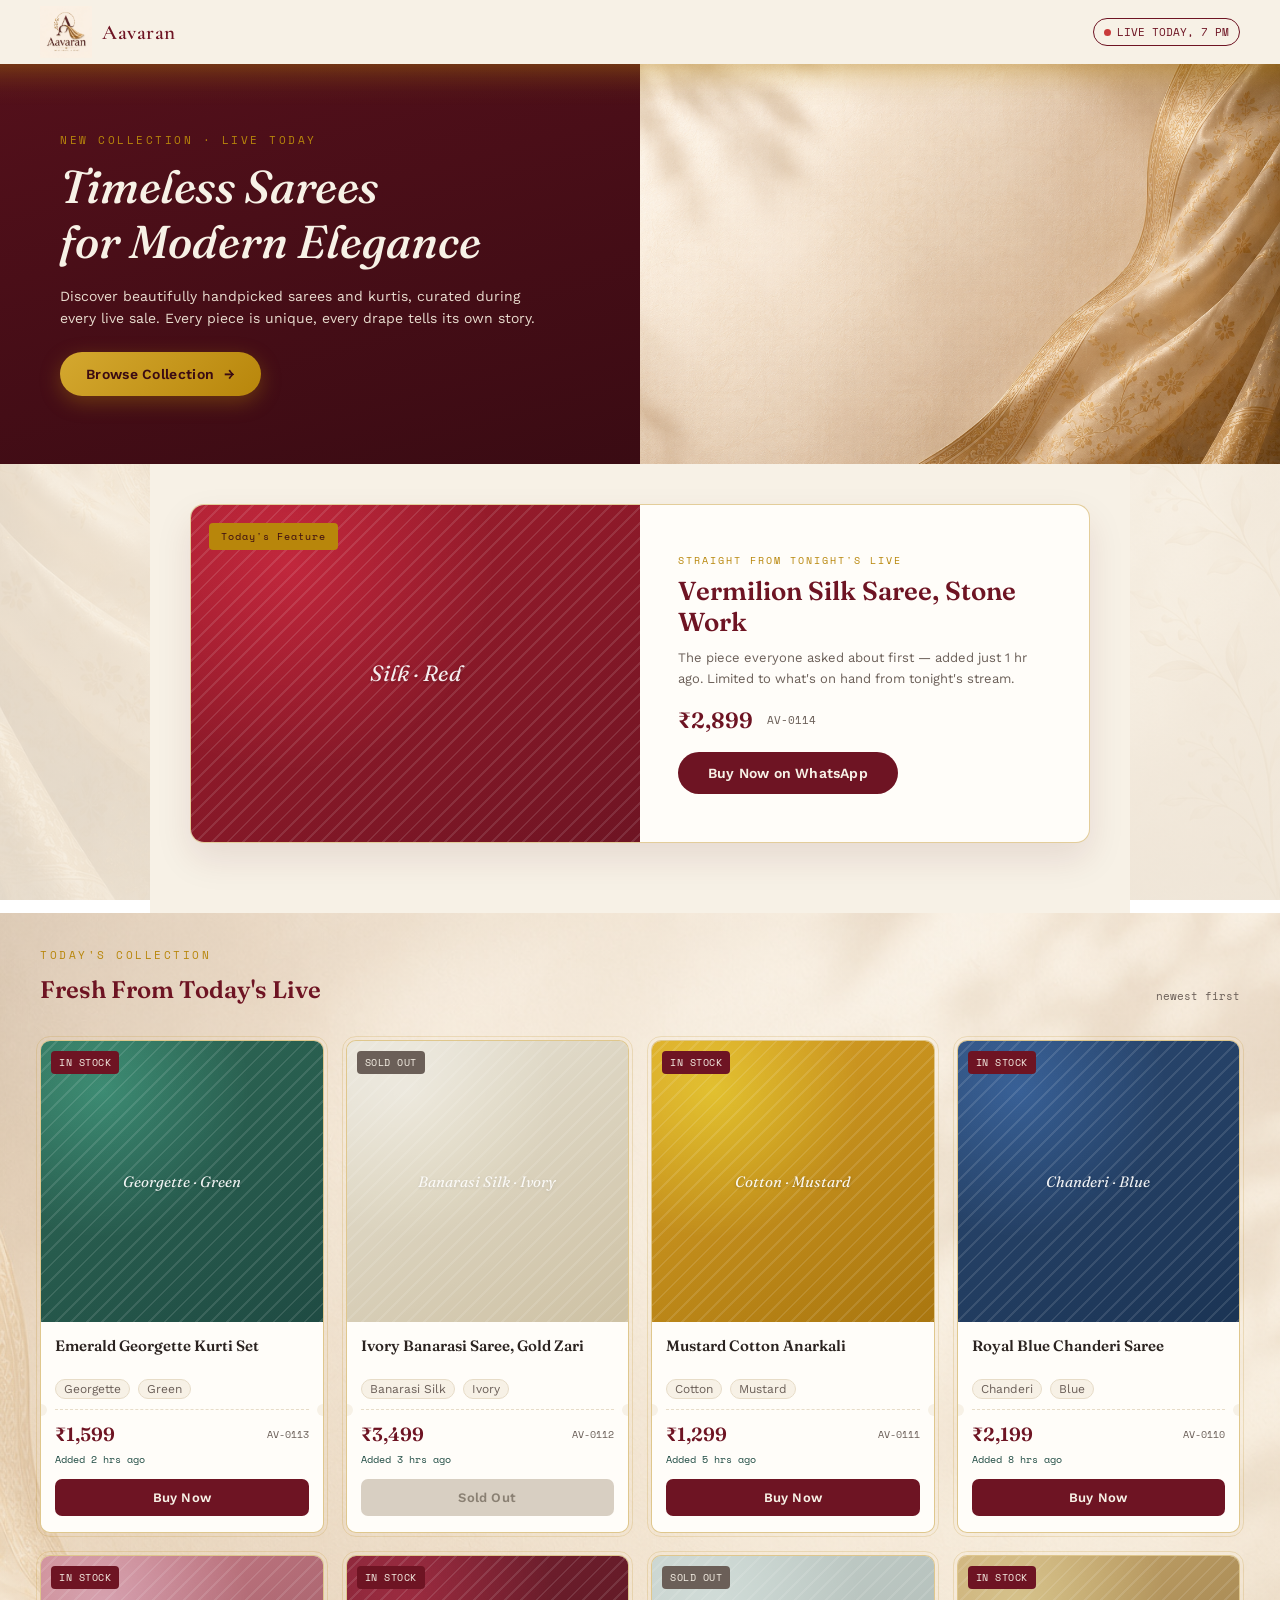
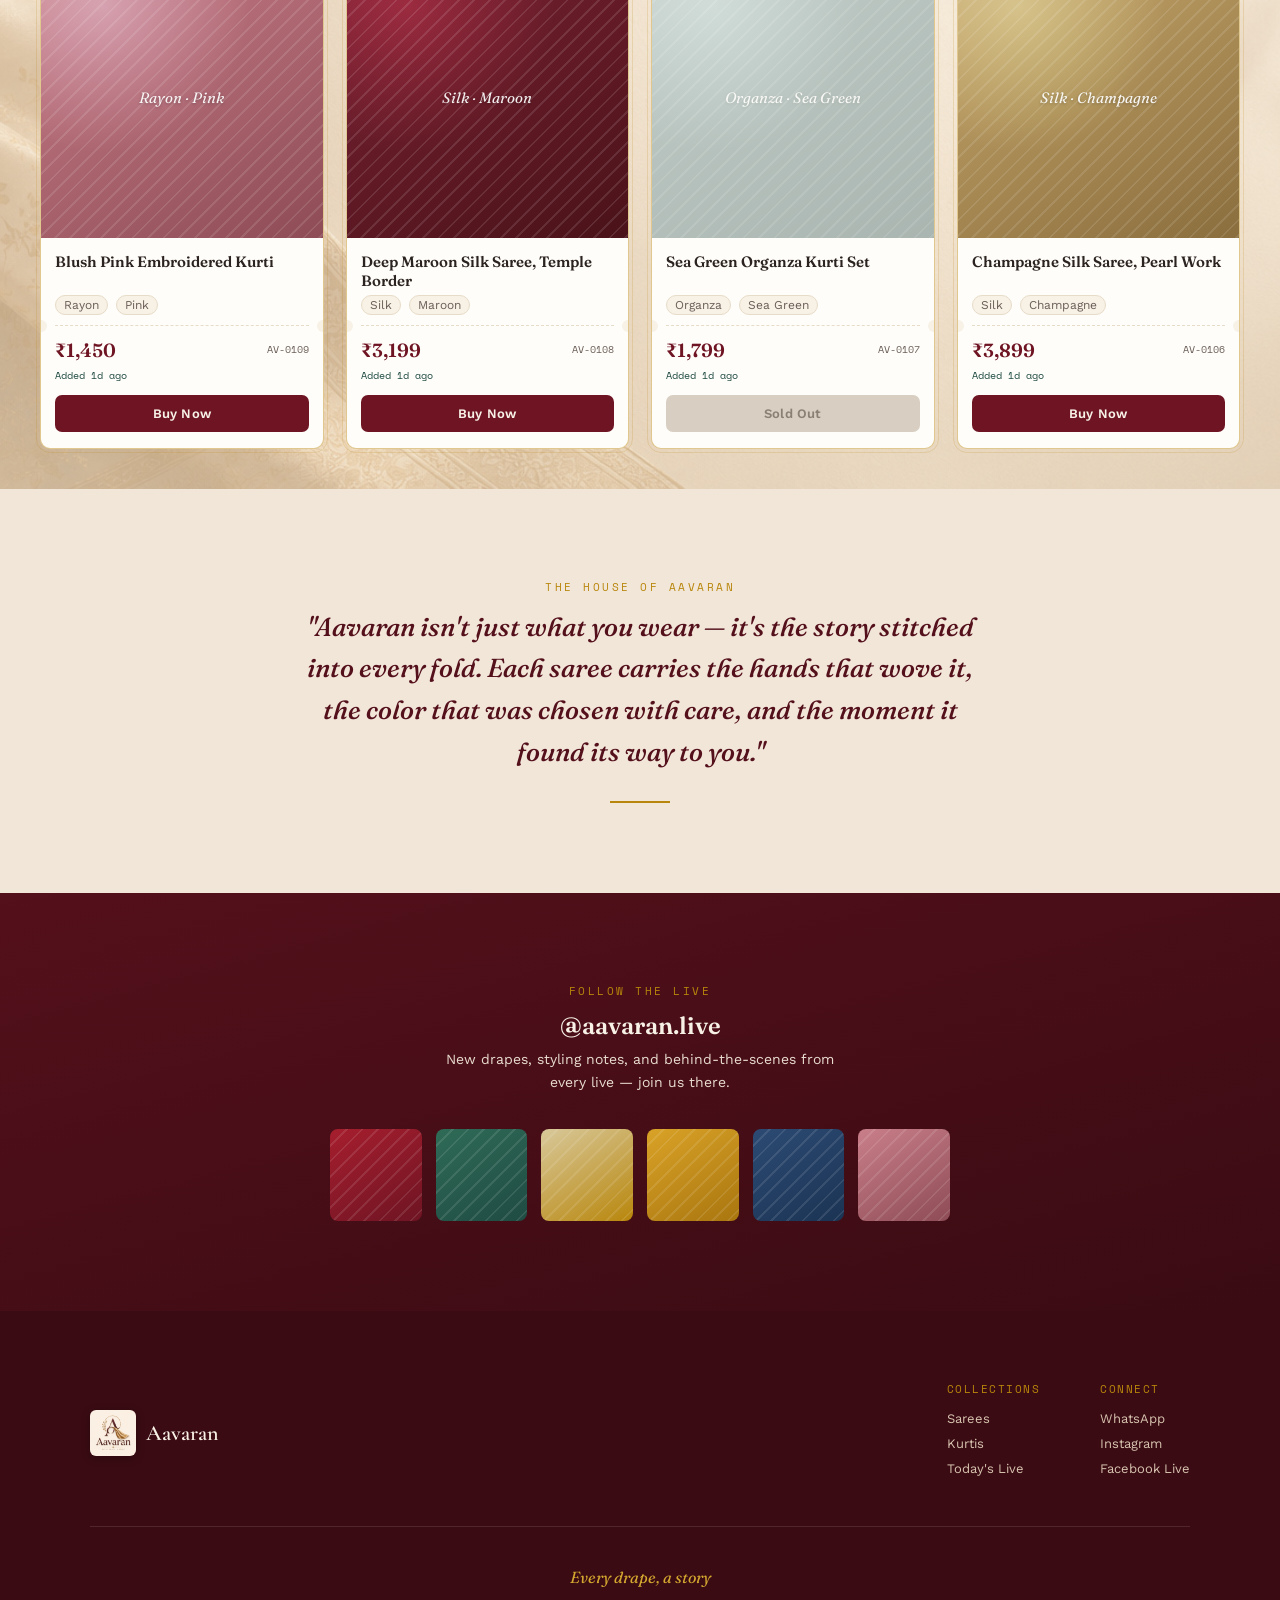
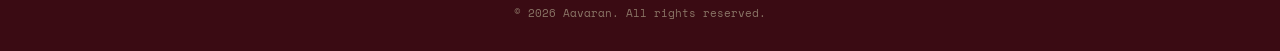
==== index.html @ fbefa54b "Aavaran demo v1" ====
<!DOCTYPE html>
<html lang="en">
<head>
<meta charset="UTF-8">
<meta name="viewport" content="width=device-width, initial-scale=1.0">
<title>Aavaran — Every Drape, A Story</title>
<link rel="preconnect" href="https://fonts.googleapis.com">
<link href="https://fonts.googleapis.com/css2?family=Fraunces:ital,wght@0,500;0,600;1,500&family=Cormorant+Garamond:wght@500;600;700&family=Work+Sans:wght@400;500;600&family=Space+Mono:wght@400;700&display=swap" rel="stylesheet">
<link rel="stylesheet" href="style.css">
</head>
<body>

<header>
  <div class="brand">
    <img src="assets/logo.png" alt="Aavaran">
    <span>Aavaran</span>
  </div>
  <a class="live-pill" href="#">
    <span class="live-dot"></span> LIVE TODAY, 7 PM
  </a>
</header>

<section class="hero">
  <div class="hero-image"></div>
  <div class="hero-inner">
    <div class="section-eyebrow">New Collection · Live Today</div>
    <h1>Timeless Sarees<br>for Modern Elegance</h1>
    <p>Discover beautifully handpicked sarees and kurtis, curated during every live sale. Every piece is unique, every drape tells its own story.</p>
    <a href="#collection" class="hero-btn">Browse Collection <span>→</span></a>
  </div>
</section>

<section class="featured" id="featured-saree"></section>

<div class="collection-wrap" id="collection">
  <div class="feed-header">
    <div>
      <div class="section-eyebrow">Today's Collection</div>
      <div class="feed-title">Fresh From Today's Live</div>
    </div>
    <div class="feed-sub">newest first</div>
  </div>

  <div class="grid" id="product-grid"></div>
</div>

<section class="about">
  <div class="about-inner">
    <div class="section-eyebrow">The House of Aavaran</div>
    <p class="about-quote">"Aavaran isn't just what you wear — it's the story stitched into every fold. Each saree carries the hands that wove it, the color that was chosen with care, and the moment it found its way to you."</p>
    <div class="rule-solo"></div>
  </div>
</section>

<section class="instagram">
  <div class="section-eyebrow">Follow the Live</div>
  <div class="feed-title" style="margin-bottom:8px;">@aavaran.live</div>
  <p class="insta-sub">New drapes, styling notes, and behind-the-scenes from every live — join us there.</p>
  <div class="insta-grid" id="insta-grid"></div>
</section>

<footer>
  <div class="footer-inner">
    <div class="footer-brand">
      <img src="assets/logo.png" alt="Aavaran">
      <span>Aavaran</span>
    </div>
    <div class="footer-cols">
      <div class="footer-col">
        <div class="footer-col-title">Collections</div>
        <a href="#collection">Sarees</a>
        <a href="#collection">Kurtis</a>
        <a href="#collection">Today's Live</a>
      </div>
      <div class="footer-col">
        <div class="footer-col-title">Connect</div>
        <a href="#">WhatsApp</a>
        <a href="#">Instagram</a>
        <a href="#">Facebook Live</a>
      </div>
    </div>
  </div>
  <div class="footer-quote">Every drape, a story</div>
  <div class="footer-bottom">© 2026 Aavaran. All rights reserved.</div>
</footer>

<script src="script.js"></script>
</body>
</html>
---- style.css ----
:root{
  --ivory:#F7F1E6;
  --blush:#F2E6D9;
  --maroon:#6E1423;
  --maroon-deep:#54101B;
  --maroon-darker:#3A0B13;
  --gold:#B8860B;
  --gold-light:#D4A82F;
  --teal:#1F4B43;
  --ink:#2B2320;
  --ink-soft:#6B5F58;
  --card:#FFFDF9;
  --border:#E7DCC8;
  --font-display:'Fraunces', serif;
  --font-wordmark:'Cormorant Garamond', serif;
  --font-body:'Work Sans', sans-serif;
  --font-mono:'Space Mono', monospace;
}

*{box-sizing:border-box;margin:0;padding:0;}
html{scroll-behavior:smooth;}
body{
  background:
    linear-gradient(rgba(247,241,230,0.80), rgba(247,241,230,0.86)),
    url('assets/hero-drape-mirrored.jpg');
  background-size:cover;
  background-position:top right;
  background-attachment:fixed;
  background-repeat:no-repeat;
  color:var(--ink);
  font-family:var(--font-body);
  -webkit-font-smoothing:antialiased;
}
a{color:inherit;text-decoration:none;}

/* Shared section label */
.section-eyebrow{
  font-family:var(--font-mono);
  font-size:11px;
  letter-spacing:2.5px;
  text-transform:uppercase;
  color:var(--gold);
  margin-bottom:12px;
}

/* Header */
header{
  position:sticky;top:0;z-index:50;
  background:var(--ivory);
  padding:6px 40px;
  display:flex;align-items:center;justify-content:space-between;
  box-shadow:0 2px 12px rgba(110,20,35,0.06);
}
header::after{
  content:"";
  position:absolute;left:0;right:0;bottom:-42px;height:42px;
  background:linear-gradient(to bottom,
    rgba(184,134,11,0.32) 0%,
    rgba(184,134,11,0.14) 35%,
    rgba(184,134,11,0.04) 65%,
    transparent 100%);
  pointer-events:none;
}
@media(max-width:640px){ header{padding:5px 16px;} }
.brand{display:flex;align-items:center;gap:10px;}
.brand img{height:52px;width:auto;display:block;}
.brand span{
  font-family:var(--font-wordmark);
  font-size:21px;font-weight:600;letter-spacing:0.5px;color:var(--maroon);
}
@media(max-width:640px){
  .brand img{height:36px;}
  .brand span{font-size:16px;}
}
.live-pill{
  display:flex;align-items:center;gap:6px;
  font-family:var(--font-mono);font-size:11px;color:var(--maroon);
  border:1px solid var(--maroon);padding:5px 10px;border-radius:100px;
}
.live-dot{width:7px;height:7px;border-radius:50%;background:#C93B3B;animation:pulse 1.6s infinite;}
@keyframes pulse{
  0%{box-shadow:0 0 0 0 rgba(201,59,59,0.5);}
  70%{box-shadow:0 0 0 6px rgba(201,59,59,0);}
  100%{box-shadow:0 0 0 0 rgba(201,59,59,0);}
}

/* ============ HERO — fabric-forward, split layout ============ */
.hero{
  display:grid;
  grid-template-columns:1fr 1fr;
  min-height:400px;
}
.hero-image{
  grid-column:2;
  grid-row:1;
  position:relative;
  background:url('assets/hero-drape.jpg') right 65% / 135% auto no-repeat;
}
.hero-inner{
  grid-column:1;
  grid-row:1;
  background:linear-gradient(165deg, var(--maroon-deep) 0%, var(--maroon-darker) 100%);
  color:var(--ivory);
  padding:26px 60px;
  display:flex;
  flex-direction:column;
  justify-content:center;
  position:relative;
  z-index:2;
}
.hero h1{
  font-family:var(--font-display);
  font-style:italic;
  font-weight:500;
  font-size:clamp(30px, 3.6vw, 46px);
  line-height:1.18;
  margin-bottom:16px;
  max-width:460px;
}
.hero p{
  color:#E9DCCF;
  font-size:14px;
  max-width:480px;
  line-height:1.6;
  margin-bottom:22px;
}
.hero-btn{
  display:inline-flex;
  align-items:center;
  gap:10px;
  width:fit-content;
  background:linear-gradient(135deg, var(--gold-light), var(--gold));
  color:var(--maroon-darker);
  font-family:var(--font-body);
  font-weight:600;
  font-size:14px;
  letter-spacing:0.3px;
  padding:14px 26px;
  border-radius:100px;
  box-shadow:0 6px 20px rgba(184,134,11,0.35);
  transition:transform .2s ease, box-shadow .2s ease;
}
.hero-btn:hover{
  transform:translateY(-2px);
  box-shadow:0 10px 26px rgba(184,134,11,0.45);
}
.hero-btn span{transition:transform .2s ease;}
.hero-btn:hover span{transform:translateX(4px);}

@media(max-width:900px){
  .hero{grid-template-columns:1fr;min-height:auto;}
  .hero-image{grid-column:1;grid-row:1;height:34vh;}
  .hero-inner{grid-column:1;grid-row:2;padding:32px 22px;text-align:left;}
  .hero h1, .hero p{max-width:100%;}
}

/* ============ ABOUT ============ */
.about{
  background:var(--blush);
  padding:90px 24px;
  text-align:center;
}
.about-inner{max-width:680px;margin:0 auto;}
.about-quote{
  font-family:var(--font-display);
  font-style:italic;
  font-weight:500;
  font-size:clamp(19px, 2.4vw, 26px);
  line-height:1.6;
  color:var(--maroon-deep);
}
.rule-solo{
  width:60px;height:2px;
  background:var(--gold);
  margin:28px auto 0;
}

/* ============ FEATURED SAREE ============ */
.featured{
  background:var(--ivory);
  padding:40px 40px 70px;
  max-width:980px;
  margin:0 auto;
}
@media(max-width:640px){ .featured{padding:28px 18px 48px;} }
.featured-card{
  display:grid;
  grid-template-columns:1fr 1fr;
  background:var(--card);
  border:1px solid rgba(184,134,11,0.4);
  border-radius:14px;
  overflow:hidden;
  box-shadow:0 16px 36px rgba(84,16,27,0.10);
}
@media(max-width:800px){
  .featured-card{grid-template-columns:1fr;}
}
.featured-visual{
  position:relative;
  aspect-ratio:4/3;
  overflow:hidden;
}
.featured-label{
  position:absolute;top:18px;left:18px;
  background:var(--gold);
  color:var(--maroon-darker);
  font-family:var(--font-mono);
  font-size:10px;
  letter-spacing:1px;
  padding:6px 12px;
  border-radius:4px;
  z-index:2;
}
.featured-text{
  padding:34px 38px;
  display:flex;
  flex-direction:column;
  justify-content:center;
}
@media(max-width:640px){ .featured-text{padding:24px 22px 28px;} }
.featured-eyebrow{
  font-family:var(--font-mono);
  font-size:10px;letter-spacing:2px;text-transform:uppercase;
  color:var(--gold);margin-bottom:8px;
}
.featured-name{
  font-family:var(--font-display);
  font-weight:600;
  font-size:clamp(20px, 2.4vw, 26px);
  color:var(--maroon);
  line-height:1.2;
  margin-bottom:10px;
}
.featured-desc{
  color:var(--ink-soft);
  font-size:13px;
  line-height:1.6;
  margin-bottom:16px;
}
.featured-price-row{
  display:flex;align-items:center;gap:14px;margin-bottom:18px;
}
.featured-price{
  font-family:var(--font-display);
  font-size:22px;font-weight:600;color:var(--maroon);
}
.featured-code{
  font-family:var(--font-mono);font-size:11px;color:var(--ink-soft);
}

/* ============ FEED / COLLECTION ============ */
.collection-wrap{
  position:relative;
  background:
    linear-gradient(180deg, rgba(247,241,230,0.55) 0%, rgba(242,230,209,0.62) 100%),
    url('assets/hero-drape-mirrored.jpg');
  background-size:cover;
  background-position:center;
  padding-bottom:20px;
}
.feed-header{
  display:flex;align-items:flex-end;justify-content:space-between;
  padding:34px 40px 26px;
  max-width:1280px;margin:0 auto;
}
@media(max-width:640px){ .feed-header{padding:10px 18px 20px;} }
.feed-title{
  font-family:var(--font-display);
  font-size:24px;font-weight:600;color:var(--maroon);
}
.feed-sub{
  font-family:var(--font-mono);font-size:11px;color:var(--ink-soft);
}

.grid{
  display:grid;
  grid-template-columns:1fr 1fr;
  gap:14px;
  padding:10px 18px 50px;
  max-width:1280px;
  margin:0 auto;
}
@media(min-width:640px){ .grid{grid-template-columns:1fr 1fr 1fr; gap:22px; padding:10px 40px 20px;} }
@media(min-width:1280px){ .grid{grid-template-columns:1fr 1fr 1fr 1fr;} }

/* Compact card styling for the 2-up mobile grid */
@media(max-width:640px){
  .card-body{padding:10px 10px 12px;}
  .card-name{font-size:13px;line-height:1.25;min-height:33px;margin-bottom:3px;}
  .card-meta{gap:5px;margin-bottom:7px;}
  .tag{font-size:9.5px;padding:1px 6px;}
  .tag-divider{margin:7px 0 9px;}
  .price{font-size:15px;}
  .code{font-size:8.5px;}
  .added{font-size:8.5px;margin-top:4px;}
  .btn{font-size:11.5px;padding:9px;margin-top:9px;}
  .card-badge{font-size:9px;padding:3px 6px;top:8px;left:8px;}
  .card-swatch-label{font-size:12px;}
}

/* Product card */
.card{
  background:var(--card);
  border:1px solid rgba(184,134,11,0.45);
  outline:1px solid rgba(184,134,11,0.18);
  outline-offset:3px;
  border-radius:10px;
  overflow:hidden;
  position:relative;
  transition:transform .15s ease, box-shadow .15s ease;
}
.card:hover{
  transform:translateY(-2px);
  box-shadow:0 8px 24px rgba(110,20,35,0.08);
  outline-color:rgba(184,134,11,0.35);
}
.card-badge{
  position:absolute;top:10px;left:10px;
  background:var(--maroon);color:var(--ivory);
  font-family:var(--font-mono);font-size:10px;
  padding:4px 8px;border-radius:4px;z-index:2;letter-spacing:0.5px;
}
.card-badge.sold{background:var(--ink-soft);}

/* Swatch — silk-simulated texture */
.card-swatch, .featured-swatch{
  width:100%;
  aspect-ratio:1/1;
  display:flex;align-items:center;justify-content:center;
  position:relative;overflow:hidden;
}
.featured-swatch{aspect-ratio:auto;height:100%;}
.card-swatch::before, .featured-swatch::before{
  content:"";
  position:absolute;inset:0;
  background:radial-gradient(circle at 22% 18%, rgba(255,255,255,0.38), transparent 46%);
  mix-blend-mode:overlay;
  pointer-events:none;
}
.card-swatch::after, .featured-swatch::after{
  content:"";
  position:absolute;inset:-24px;
  background:repeating-linear-gradient(135deg, rgba(255,255,255,0.11) 0 2px, transparent 2px 11px);
  background-position:0 0;
  transition:background-position .7s ease;
}
.card:hover .card-swatch::after, .featured-visual:hover .featured-swatch::after{
  background-position:44px 44px;
}
.card-swatch.sold-out, .featured-swatch.sold-out{filter:grayscale(55%) opacity(0.5);}
.card-swatch-label{
  font-family:var(--font-display);
  font-style:italic;font-size:15px;color:rgba(255,255,255,0.92);
  text-shadow:0 1px 3px rgba(0,0,0,0.25);
  z-index:1;padding:0 16px;text-align:center;
}
.featured-swatch .card-swatch-label{font-size:22px;}

.card-body{padding:14px 14px 16px;}
.card-name{
  font-family:var(--font-display);font-size:15px;font-weight:600;
  color:var(--ink);margin-bottom:4px;line-height:1.3;
  min-height:39px;
}
.card-meta{
  display:flex;gap:8px;flex-wrap:wrap;font-size:12px;
  color:var(--ink-soft);margin-bottom:10px;
}
.tag{background:var(--ivory);border:1px solid var(--border);padding:2px 8px;border-radius:100px;}

.tag-divider{position:relative;border-top:1px dashed var(--border);margin:10px 0 12px;}
.tag-divider::before,.tag-divider::after{
  content:"";position:absolute;top:-6px;width:12px;height:12px;
  background:var(--ivory);border-radius:50%;
}
.tag-divider::before{left:-20px;}
.tag-divider::after{right:-20px;}

.card-footer{display:flex;align-items:center;justify-content:space-between;}
.price{font-family:var(--font-display);font-size:19px;font-weight:600;color:var(--maroon);}
.code{font-family:var(--font-mono);font-size:10px;color:var(--ink-soft);}
.added{font-family:var(--font-mono);font-size:10px;color:var(--teal);margin-top:6px;}

.btn{
  display:inline-block;width:100%;text-align:center;margin-top:12px;
  padding:11px;background:var(--maroon);color:var(--ivory);
  font-family:var(--font-body);font-weight:600;font-size:13px;
  border:none;border-radius:7px;cursor:pointer;letter-spacing:0.2px;
  transition:background .15s ease;
}
.btn:hover{background:var(--maroon-deep);}
.btn[disabled]{background:#D8CFC2;color:#8A8073;cursor:not-allowed;}
.featured-btn{
  display:inline-flex;align-items:center;justify-content:center;
  width:fit-content;padding:13px 30px;
  background:var(--maroon);color:var(--ivory);
  font-family:var(--font-body);font-weight:600;font-size:14px;
  border:none;border-radius:100px;cursor:pointer;letter-spacing:0.2px;
  transition:background .15s ease, transform .15s ease;
}
.featured-btn:hover{background:var(--maroon-deep);transform:translateY(-1px);}

/* ============ INSTAGRAM STRIP ============ */
.instagram{
  background:linear-gradient(165deg, var(--maroon-deep), var(--maroon-darker));
  color:var(--ivory);
  padding:90px 40px;
  text-align:center;
}
@media(max-width:640px){ .instagram{padding:60px 20px;} }
.instagram .feed-title{color:var(--ivory);}
.insta-sub{
  color:#E9DCCF;font-size:14px;max-width:420px;margin:0 auto 36px;line-height:1.6;
}
.insta-grid{
  display:grid;
  grid-template-columns:repeat(3, 1fr);
  gap:14px;
  max-width:620px;
  margin:0 auto;
}
@media(min-width:640px){ .insta-grid{grid-template-columns:repeat(6, 1fr);} }
.insta-tile{
  aspect-ratio:1/1;
  border-radius:8px;
  position:relative;
  overflow:hidden;
  transition:transform .2s ease;
}
.insta-tile:hover{transform:translateY(-3px) scale(1.03);}
.insta-tile::after{
  content:"";position:absolute;inset:0;
  background:repeating-linear-gradient(135deg, rgba(255,255,255,0.10) 0 2px, transparent 2px 11px);
}

/* ============ FOOTER ============ */
footer{
  background:var(--maroon-darker);
  color:#D8C4B0;
  padding:70px 40px 30px;
}
.footer-inner{
  display:flex;flex-wrap:wrap;gap:40px;
  justify-content:space-between;
  max-width:1100px;margin:0 auto 40px;
  border-bottom:1px solid rgba(216,196,176,0.15);
  padding-bottom:40px;
}
.footer-brand{display:flex;align-items:center;gap:10px;}
.footer-brand img{
  height:46px;
  border-radius:6px;
  box-shadow:0 2px 8px rgba(0,0,0,0.25);
}
.footer-brand span{
  font-family:var(--font-wordmark);font-size:22px;font-weight:600;color:var(--ivory);
}
.footer-cols{display:flex;gap:60px;flex-wrap:wrap;}
.footer-col-title{
  font-family:var(--font-mono);font-size:11px;letter-spacing:1.5px;
  text-transform:uppercase;color:var(--gold);margin-bottom:14px;
}
.footer-col a{
  display:block;font-size:13px;color:#D8C4B0;margin-bottom:10px;
  transition:color .15s ease;
}
.footer-col a:hover{color:var(--gold-light);}
.footer-quote{
  text-align:center;
  font-family:var(--font-display);font-style:italic;font-size:16px;
  color:var(--gold-light);margin-bottom:18px;
}
.footer-bottom{
  text-align:center;font-family:var(--font-mono);font-size:11px;color:#8A7566;
}
@media(max-width:640px){
  footer{padding:50px 20px 24px;}
  .footer-inner{flex-direction:column;gap:28px;}
}
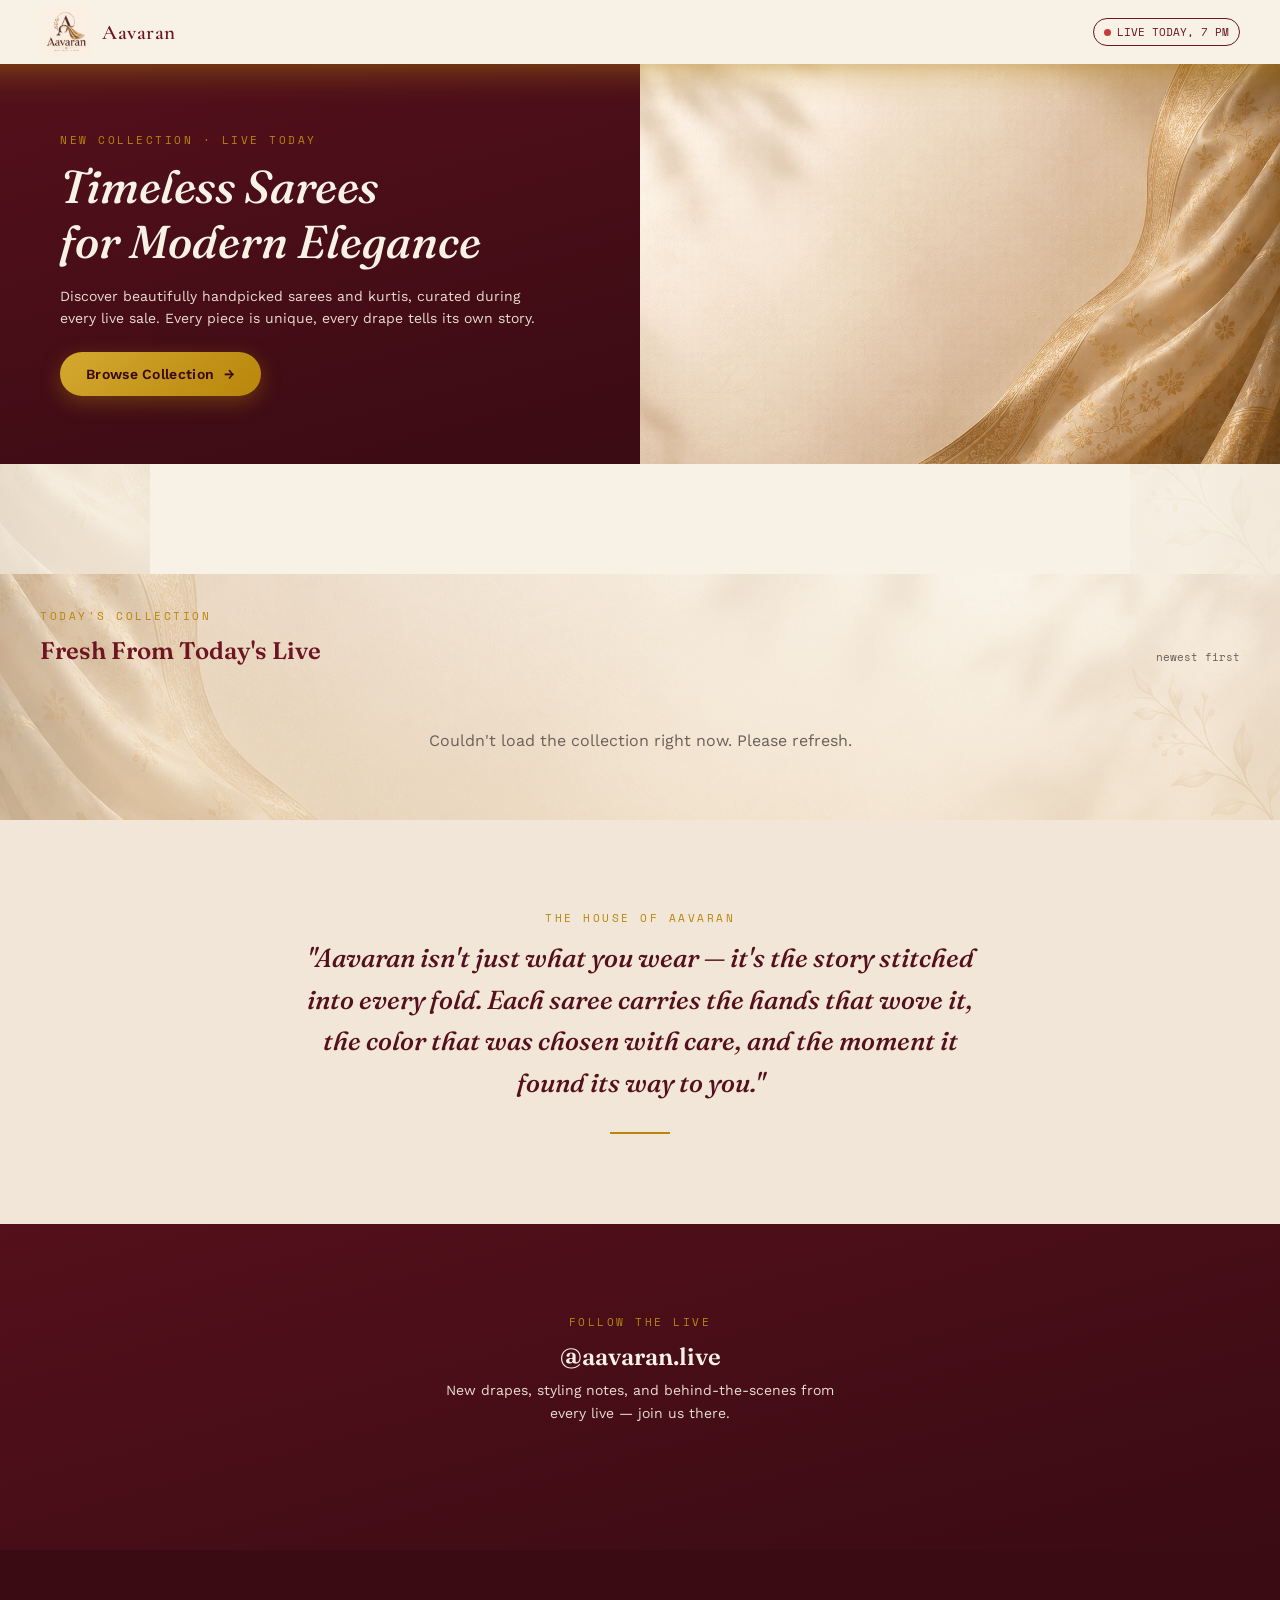
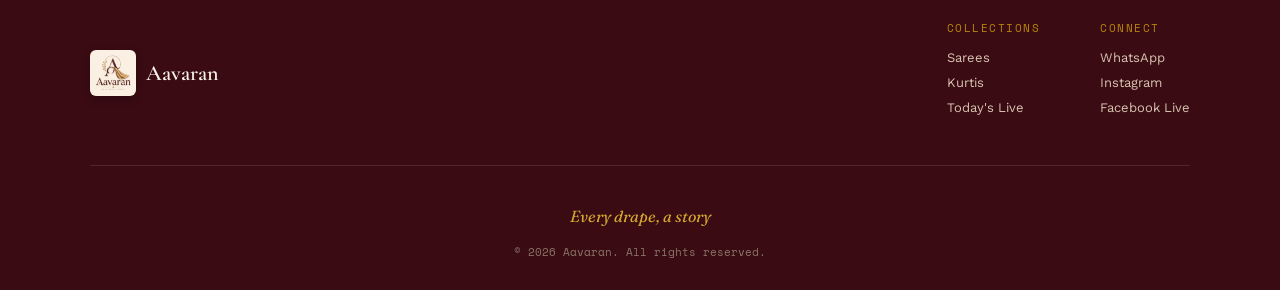
==== commit 4a8769e8: "Part 5: Buy Now to WhatsApp order flow" ====
--- a/index.html
+++ b/index.html
@@ -85,5 +85,31 @@
 </footer>
 
 <script src="script.js"></script>
+
+<!-- Order modal — appears on Buy Now -->
+<div class="modal-overlay" id="order-modal">
+  <div class="modal-box">
+    <button class="modal-close" onclick="closeOrderModal()" aria-label="Close">&times;</button>
+    <div class="modal-header">
+      <div class="section-eyebrow">Complete Your Order</div>
+      <div class="modal-product-name" id="modal-product-name"></div>
+      <div class="modal-product-price" id="modal-product-price"></div>
+    </div>
+    <form id="order-form" onsubmit="submitOrder(event)">
+      <label>Your Name
+        <input type="text" id="order-name" required placeholder="e.g. Priya Sharma">
+      </label>
+      <label>Delivery Address
+        <textarea id="order-address" required placeholder="House no., street, city, PIN code" rows="3"></textarea>
+      </label>
+      <label>Size / Notes <span class="optional">(optional)</span>
+        <input type="text" id="order-notes" placeholder="e.g. Size M, or any request">
+      </label>
+      <button type="submit" class="modal-submit">Send Order on WhatsApp</button>
+      <p class="modal-hint">This opens WhatsApp with your order details filled in — just hit send.</p>
+    </form>
+  </div>
+</div>
+
 </body>
 </html>
--- a/style.css
+++ b/style.css
@@ -476,4 +476,93 @@
 @media(max-width:640px){
   footer{padding:50px 20px 24px;}
   .footer-inner{flex-direction:column;gap:28px;}
+}
+
+/* ============ ORDER MODAL ============ */
+.modal-overlay{
+  display:none;
+  position:fixed;inset:0;z-index:100;
+  background:rgba(43,35,32,0.55);
+  backdrop-filter:blur(2px);
+  align-items:center;justify-content:center;
+  padding:20px;
+}
+.modal-overlay.open{display:flex;}
+.modal-box{
+  background:var(--card);
+  border-radius:14px;
+  max-width:440px;
+  width:100%;
+  max-height:90vh;
+  overflow-y:auto;
+  position:relative;
+  box-shadow:0 24px 60px rgba(0,0,0,0.3);
+  border:1px solid rgba(184,134,11,0.35);
+}
+.modal-close{
+  position:absolute;top:14px;right:16px;
+  background:none;border:none;
+  font-size:26px;line-height:1;
+  color:var(--ink-soft);
+  cursor:pointer;
+  padding:4px;
+}
+.modal-close:hover{color:var(--maroon);}
+.modal-header{
+  background:linear-gradient(165deg, var(--maroon-deep) 0%, var(--maroon-darker) 100%);
+  color:var(--ivory);
+  padding:26px 28px 22px;
+  border-radius:14px 14px 0 0;
+}
+.modal-header .section-eyebrow{color:var(--gold);margin-bottom:8px;}
+.modal-product-name{
+  font-family:var(--font-display);
+  font-size:19px;font-weight:600;
+  line-height:1.3;margin-bottom:4px;
+}
+.modal-product-price{
+  font-family:var(--font-display);
+  font-size:16px;color:#E9DCCF;
+}
+#order-form{padding:22px 28px 26px;display:flex;flex-direction:column;gap:16px;}
+#order-form label{
+  display:flex;flex-direction:column;gap:6px;
+  font-family:var(--font-body);
+  font-size:12.5px;font-weight:600;
+  color:var(--ink);
+}
+#order-form .optional{font-weight:400;color:var(--ink-soft);font-size:11px;}
+#order-form input, #order-form textarea{
+  font-family:var(--font-body);
+  font-size:14px;
+  padding:10px 12px;
+  border:1px solid var(--border);
+  border-radius:7px;
+  background:var(--ivory);
+  color:var(--ink);
+  resize:vertical;
+}
+#order-form input:focus, #order-form textarea:focus{
+  outline:none;
+  border-color:var(--gold);
+}
+.modal-submit{
+  margin-top:4px;
+  padding:13px;
+  background:var(--maroon);
+  color:var(--ivory);
+  border:none;border-radius:8px;
+  font-family:var(--font-body);
+  font-weight:600;font-size:14px;
+  cursor:pointer;
+  transition:background .15s ease;
+}
+.modal-submit:hover{background:var(--maroon-deep);}
+.modal-hint{
+  font-size:11px;color:var(--ink-soft);
+  text-align:center;margin-top:4px;
+}
+@media(max-width:480px){
+  .modal-header{padding:22px 20px 18px;}
+  #order-form{padding:18px 20px 22px;}
 }
